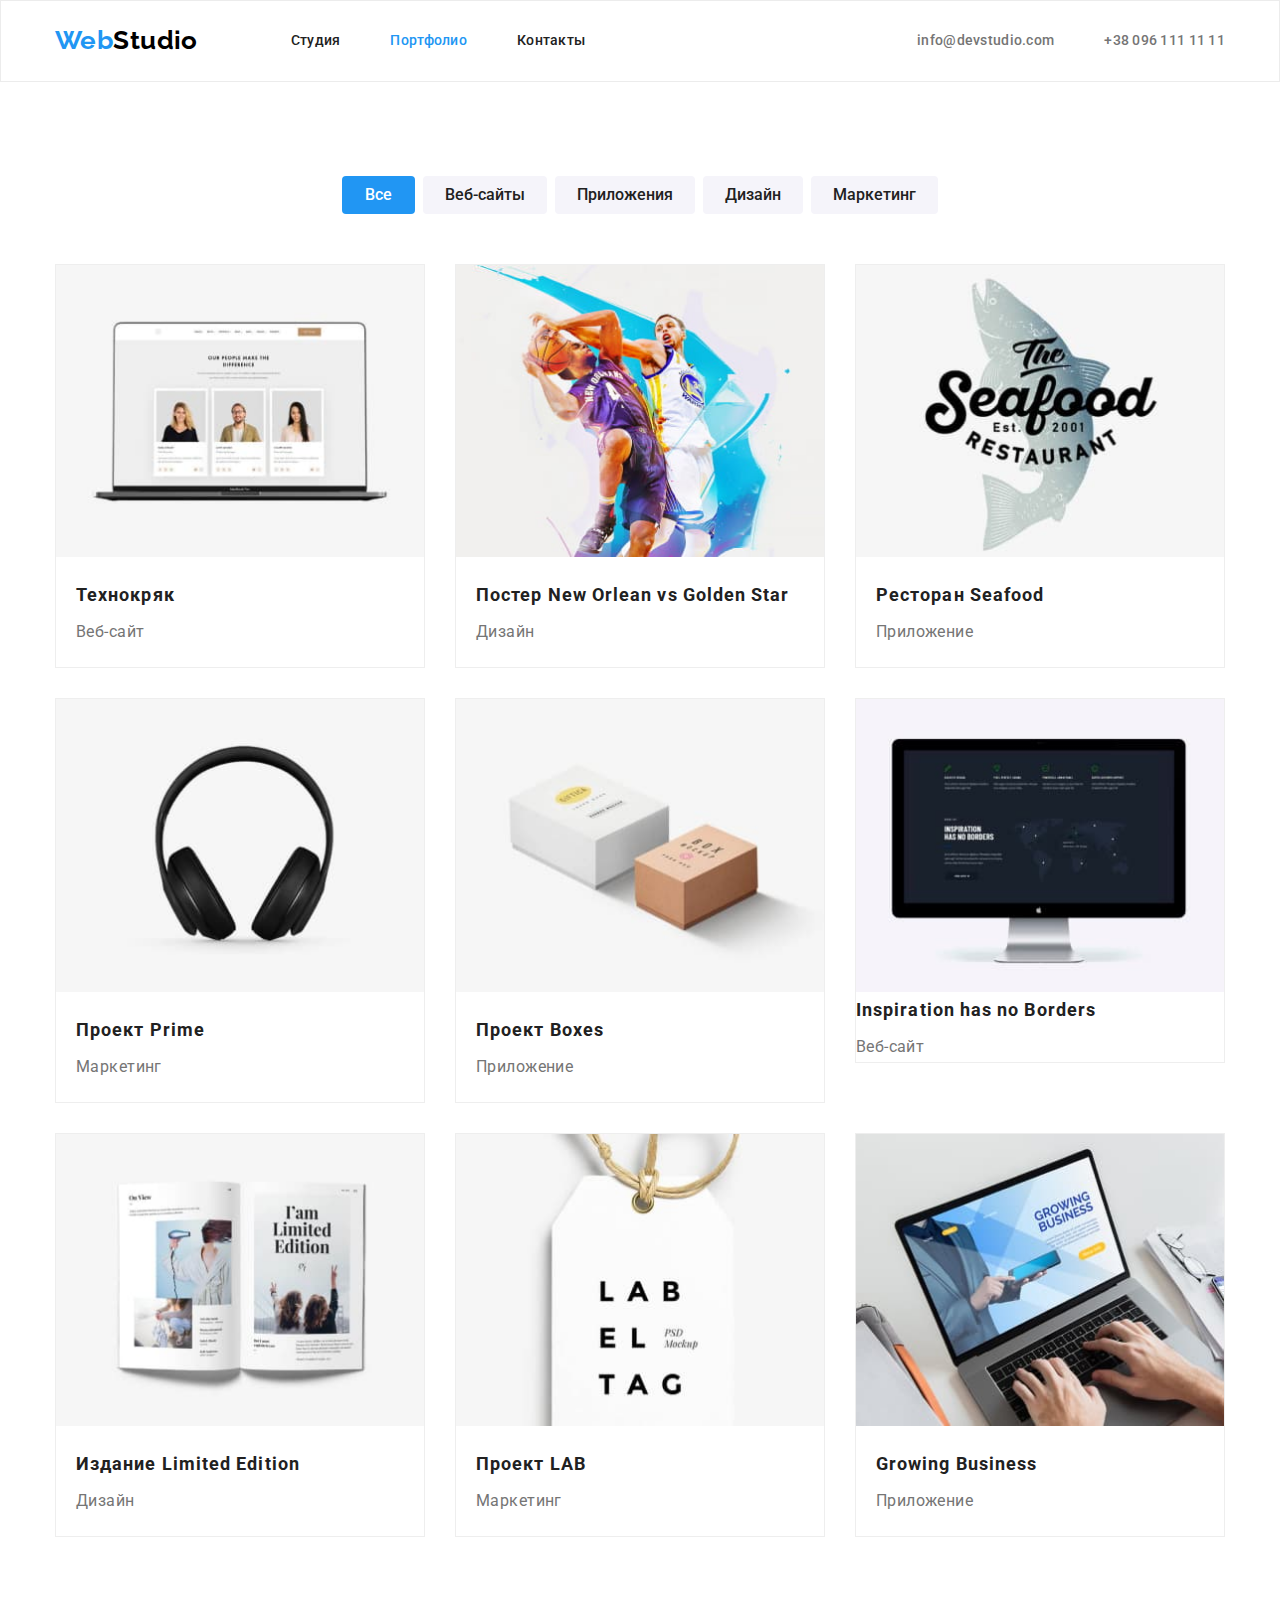
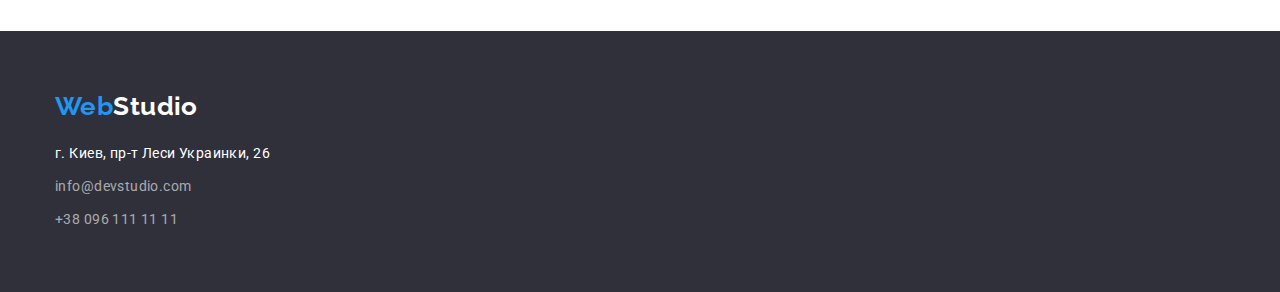
==== portfolio.html @ e7e86d0e "Initial commit" ====
<!DOCTYPE html>
<html lang="ru">
  <head>
    <meta charset="UTF-8" />
    <meta http-equiv="X-UA-Compatible" content="IE=edge" />
    <meta name="viewport" content="width=device-width, initial-scale=1.0" />
    <title>WebStudio</title>

    <link rel="icon" type="image/x-icon" href="./images/favicon.ico" />
    <!--Шрифт  -->
    <link
      href="https://fonts.googleapis.com/css2?family=Raleway:wght@700&family=Roboto:wght@400;500;700;900&display=swap"
      rel="stylesheet"
    />
    <!-- Нормализация -->
    <link
      rel="stylesheet"
      href="https://cdnjs.cloudflare.com/ajax/libs/modern-normalize/1.1.0/modern-normalize.css"
      integrity="sha512-Y0MM+V6ymRKN2zStTqzQ227DWhhp4Mzdo6gnlRnuaNCbc+YN/ZH0sBCLTM4M0oSy9c9VKiCvd4Jk44aCLrNS5Q=="
      crossorigin="anonymous"
      referrerpolicy="no-referrer"
    />
    <link rel="stylesheet" href="./css/styles.css" />

    <!-- Иконка -->
    <link rel="apple-touch-icon" sizes="180x180" href="./images/favicon/apple-touch-icon.png" />
    <link rel="icon" type="image/png" sizes="32x32" href="./images/favicon/favicon-32x32.png" />
    <link rel="icon" type="image/png" sizes="16x16" href="./images/favicon/favicon-16x16.png" />
    <link rel="manifest" href="./images/favicon/site.webmanifest" />
    <meta name="msapplication-TileColor" content="#da532c" />
    <meta name="theme-color" content="#ffffff" />
  </head>
  <body>
    <!--Заголовок -->
    <header class="header">
      <div class="container header-flex">
        <nav class="nav">
          <a class="header-logo logo" href="./index.html"><span class="active">Web</span>Studio</a>
          <ul class="header-nav-list list">
            <li class="header-nav-item">
              <a class="header-nav-link" href="./index.html">Студия</a>
            </li>
            <li class="header-nav-item">
              <a class="header-nav-link active" href="./portfolio.html">Портфолио</a>
            </li>
            <li class="header-nav-item"><a class="header-nav-link" href="">Контакты</a></li>
          </ul>
        </nav>

        <ul class="header-contacts-list list">
          <li class="header-contact-item">
            <a class="header-contact-link" href="mailto:info@devstudio.com">info@devstudio.com</a>
          </li>
          <li class="header-contact-item">
            <a class="header-contact-link" href="tel:+380961111111">+38 096 111 11 11</a>
          </li>
        </ul>
      </div>
    </header>
    <!-- Основная часть -->
    <main>
      <!-- Наши работы -->
      <section class="section projects">
        <div class="container">
          <h1 class="visually-hidden">Наши работы</h1>

          <!-- фильтр -->
          <ul class="projects-filter-list list">
            <li class="projects-filter-item">
              <button class="button button-active" type="button">Все</button>
            </li>
            <li class="projects-filter-item">
              <button class="button" type="button">Веб-сайты</button>
            </li>
            <li class="projects-filter-item">
              <button class="button" type="button">Приложения</button>
            </li>
            <li class="projects-filter-item">
              <button class="button" type="button">Дизайн</button>
            </li>
            <li class="projects-filter-item">
              <button class="button" type="button">Маркетинг</button>
            </li>
          </ul>

          <!-- Карточки проектов -->
          <ul class="projects-list list">
            <li class="projects-item">
              <a href="" class="project-link">
                <div class="card-thumb">
                  <img
                    class="projects-img"
                    src="./images/portfolio/projects/project1.jpg"
                    alt="Ноут с веб-сайтом"
                    width="370"
                    height="294"
                  />
                </div>
                <div class="card-content">
                  <h2 class="project-title">Технокряк</h2>
                  <p class="project-type">Веб-сайт</p>
                </div>
              </a>
            </li>
            <li class="projects-item">
              <a href="" class="project-link">
                <div class="card-thumb">
                  <img
                    class="projects-img"
                    src="./images/portfolio/projects/project2.jpg"
                    alt="Постер"
                    width="370"
                    height="294"
                  />
                </div>
                <div class="card-content">
                  <h2 class="project-title">
                    Постер <span lang="en">New Orlean vs Golden Star</span>
                  </h2>
                  <p class="project-type">Дизайн</p>
                </div>
              </a>
            </li>
            <li class="projects-item">
              <a href="" class="project-link">
                <div class="card-thumb">
                  <img
                    class="projects-img"
                    src="./images/portfolio/projects/project3.jpg"
                    alt="Логотип  приложения для ресторан Seafood"
                    width="370"
                    height="294"
                  />
                </div>
                <div class="card-content">
                  <h2 class="project-title">Ресторан <span lang="en">Seafood</span></h2>
                  <p class="project-type">Приложение</p>
                </div>
              </a>
            </li>
            <li class="projects-item">
              <a href="" class="project-link">
                <div class="card-thumb">
                  <img
                    class="projects-img"
                    src="./images/portfolio/projects/project4.jpg"
                    alt="Наушники"
                    width="370"
                    height="294"
                  />
                </div>
                <div class="card-content">
                  <h2 class="project-title">Проект <span lang="en">Prime</span></h2>
                  <p class="project-type">Маркетинг</p>
                </div>
              </a>
            </li>
            <li class="projects-item">
              <a href="" class="project-link">
                <div class="card-thumb">
                  <img
                    class="projects-img"
                    src="./images/portfolio/projects/project5.jpg"
                    alt="Коробки"
                    width="370"
                    height="294"
                  />
                </div>
                <div class="card-content">
                  <h2 class="project-title">Проект Boxes</h2>
                  <p class="project-type">Приложение</p>
                </div>
              </a>
            </li>
            <li class="projects-item">
              <a href="" class="project-link">
                <div class="card-thumb">
                  <img
                    class="projects-img"
                    src="./images/portfolio/projects/project6.jpg"
                    alt="Экран с веб-сайтом"
                    width="370"
                    height="294"
                  />
                  <h2 class="project-title" lang="en">Inspiration has no Borders</h2>
                  <p class="project-type">Веб-сайт</p>
                </div>
              </a>
            </li>
            <li class="projects-item">
              <a href="" class="project-link">
                <div class="card-thumb">
                  <img
                    class="projects-img"
                    src="./images/portfolio/projects/project7.jpg"
                    alt="Журнал"
                    width="370"
                    height="294"
                  />
                </div>
                <div class="card-content">
                  <h2 class="project-title">Издание <span lang="en">Limited Edition</span></h2>
                  <p class="project-type">Дизайн</p>
                </div>
              </a>
            </li>
            <li class="projects-item">
              <a href="" class="project-link">
                <div class="card-thumb">
                  <img
                    class="projects-img"
                    src="./images/portfolio/projects/project8.jpg"
                    alt="Этикетка проекта"
                    width="370"
                    height="294"
                  />
                </div>
                <div class="card-content">
                  <h2 class="project-title">Проект <span lang="en">LAB</span></h2>
                  <p class="project-type">Маркетинг</p>
                </div>
              </a>
            </li>
            <li class="projects-item">
              <a href="" class="project-link">
                <div class="card-thumb">
                  <img
                    class="projects-img"
                    src="./images/portfolio/projects/project9.jpg"
                    alt="Ноутбуку с проектом"
                    width="370"
                    height="294"
                  />
                </div>
                <div class="card-content">
                  <h2 class="project-title" lang="en">Growing Business</h2>
                  <p class="project-type">Приложение</p>
                </div>
              </a>
            </li>
          </ul>
        </div>
      </section>
    </main>

    <!-- Футер -->
    <footer class="footer">
      <div class="container">
        <a class="footer-logo logo" href="./index.html"><span class="active">Web</span>Studio</a>
        <address>
          <ul class="contacts-list list">
            <li class="footer-contact-item">
              <a
                class="footer-contact-link address"
                href="https://goo.gl/maps/piqngm7oDQpEDh6u6"
                target="_blank"
                rel="noopener nofollow noreferrer"
                >г. Киев, пр-т Леси Украинки, 26</a
              >
            </li>
            <li class="footer-contact-item">
              <a class="footer-contact-link" href="mailto:info@devstudio.com">info@devstudio.com</a>
            </li>
            <li class="footer-contact-item">
              <a class="footer-contact-link" href="tel:+380961111111">+38 096 111 11 11</a>
            </li>
          </ul>
        </address>
      </div>
    </footer>
  </body>
</html>
---- css/styles.css ----
:root {
  --background: #fff;
  --text-color: #757575;
  --active-color: #2196f3;
  --title-color: #212121;
  --text-primary-color: #fff;
  --secondary-color: #f5f4fa;
  --black: #000;
  --hero-color: #2f303a;
  --primary-hover: #188ce8;
  --card-gap: 30px;
}

/* Стили для обнуления */
html {
  box-sizing: border-box;
}
*,
*::after,
*::before {
  box-sizing: inherit;
}
/* Стили для обнуления верхних отступов у элементов */
h1,
h2,
h3,
h4,
h5,
h6,
p {
  margin-top: 0;
}
/* Класс для обнуления базовых свойств у списков (ul) */
ul {
  list-style: none;
  padding-left: 0;
  margin: 0;
}
/* Класс для обнуления базовых свойств у ссылок */
a {
  text-decoration: none;
  color: inherit;
}
/* Свойства для корректного отображения картинок */
img {
  display: block;
  max-width: 100%;
  height: auto;
}
/* Свойства для обнуления курсива у address */
address {
  font-style: normal;
}

body {
  font-family: 'Roboto', sans-serif;
  font-size: 14px;
  letter-spacing: 0.03em;
  color: var(--text-color);
  background-color: var(--background);
}

.container {
  margin: 0 auto;
  padding: 0 15px;
  width: 1200px;
}

.list {
  padding: 0;
  margin: 0;
  list-style: none;
}

/* hidden */
.visually-hidden {
  position: absolute;
  white-space: nowrap;
  width: 1px;
  height: 1px;
  overflow: hidden;
  border: 0;
  padding: 0;
  clip: rect(0 0 0 0);
  clip-path: inset(50%);
  margin: -1px;
}

.section {
  padding-top: 94px;
  padding-bottom: 94px;
}

.section-no-padding {
  padding-top: 0;
  padding-bottom: 94px;
}

/* buttons */
.button {
  min-width: 73px;

  font-weight: 500;
  font-size: 16px;
  line-height: 1.62;
  text-align: center;
  color: var(--title-color);

  background-color: var(--secondary-color);
  border: none;
  cursor: pointer;
  border-radius: 4px;
  padding: 6px 22px;
}

.button-active,
.button:hover,
.button:focus {
  color: var(--text-primary-color);
  background-color: var(--active-color);
  outline: none;
}

/* header */
.header {
  border: 1px solid rgba(236, 236, 236, 1);
}

.header-flex {
  display: flex;
}

.header-logo {
  margin-right: 93px;
}

.logo {
  font-family: 'Raleway', sans-serif;
  color: var(--black);
  font-weight: 700;
  font-size: 26px;
  line-height: 1.2;
}

a {
  outline: none;
}

.logo .active {
  color: var(--active-color);
}

.nav {
  display: flex;
  align-items: center;
  margin-right: auto;
}

.header-nav-list,
.header-contacts-list {
  display: flex;
}

.header-nav-item:not(:last-child) {
  margin-right: 50px;
}

.header-contact-item {
  margin-right: 50px;
}

.header-contact-item:last-child {
  margin-right: 0;
}

.header-nav-link,
.header-contact-link {
  display: block;
  padding-top: 32px;
  padding-bottom: 32px;
  font-weight: 500;
  line-height: 1.14;
  letter-spacing: 0.02em;
  color: var(--title-color);
}

.header-contact-link {
  color: var(--text-color);
}

.header-nav-link.active,
.header-nav-link:focus,
.header-nav-link:hover,
.header-contact-link:focus,
.header-contact-link:hover,
.footer-contact-link:not(.address):hover {
  color: var(--active-color);
}

/* footer */
.footer {
  padding-top: 60px;
  padding-bottom: 60px;
  background-color: var(--hero-color);
}

.footer-logo {
  display: block;
  margin-bottom: 20px;
  color: var(--text-primary-color);
}

.footer-contact-item:not(:last-child) {
  margin-bottom: 9px;
}

.footer-contact-link {
  line-height: 1.71;
  color: rgba(255, 255, 255, 0.6);
}

.footer-contact-link.address {
  color: var(--text-primary-color);
}

/* index.html */
/* hero  */
.hero {
  padding-top: 200px;
  padding-bottom: 200px;

  text-align: center;
  background-color: var(--hero-color);
}

.hero-title {
  max-width: 700px;
  margin-left: auto;
  margin-right: auto;
  margin-bottom: 30px;

  font-weight: 900;
  font-size: 44px;
  line-height: 1.36;
  text-align: center;
  letter-spacing: 0.06em;
  text-transform: uppercase;
  color: var(--text-primary-color);
}

.button.primary {
  padding: 10px 32px;

  font-weight: 700;
  line-height: 1.88;
  text-align: center;
  letter-spacing: 0.06em;
  color: var(--text-primary-color);

  background-color: var(--active-color);
}

.button.primary:hover,
.button.primary:focus {
  background-color: var(--primary-hover);
}

/* advantages */

.advantages-list {
  display: flex;
}

.advantage-item {
  flex-basis: calc((100% - 3 * var(--card-gap)) / 4);
}

.advantage-item:not(:nth-child(4)) {
  margin-right: var(--card-gap);
}

.advantage-subtitle {
  margin-bottom: 10px;

  font-size: 14px;
  line-height: 1.14;
  text-transform: uppercase;
  color: var(--title-color);
}

.advantage-text {
  margin-bottom: 0;

  line-height: 1.71;
  color: var(--text-color);
}

/* responsibilities */

.section-title {
  margin-bottom: 50px;

  font-size: 36px;
  line-height: 1.11;
  text-align: center;
  color: var(--title-color);
}

.responsibilities-list {
  display: flex;
}

.responsibilities-item:not(:last-child) {
  margin-right: var(--card-gap);
}

/* team */
.team {
  background-color: var(--secondary-color);
}

.team-list {
  display: flex;
}

.team-item {
  flex-basis: calc((100% - 3 * var(--card-gap)) / 4);

  background-color: var(--background);
  box-shadow: 0px 1px 3px rgba(0, 0, 0, 0.12), 0px 1px 1px rgba(0, 0, 0, 0.14),
    0px 2px 1px rgba(0, 0, 0, 0.2);
  border-radius: 0px 0px 4px 4px;
}

.team-item:not(:nth-child(4n)) {
  margin-right: var(--card-gap);
}

.team .card-content {
  padding-top: 30px;
  padding-bottom: 30px;

  text-align: center;
}

.team-item .name {
  margin-bottom: 10px;

  font-weight: 500;
  font-size: 16px;
  line-height: 1.19;
  color: var(--title-color);
}

.team-item .post {
  font-size: 16px;
  line-height: 1.19;
}

/* portfolio */

/* projects */
.projects-filter-list {
  display: flex;
  justify-content: center;
  margin-bottom: 50px;
}

.projects-filter-item:not(:last-child) {
  margin-right: 8px;
}

.projects-list {
  display: flex;
  flex-wrap: wrap;
}

.projects-item {
  flex-basis: calc((100% - var(--card-gap) * 2) / 3);
  margin-right: var(--card-gap);
  margin-top: var(--card-gap);
}

.projects-item:nth-child(-n + 3) {
  margin-top: 0;
}

.projects-item:nth-child(3n) {
  margin-right: 0;
}

.project-link {
  display: block;
  border: 1px solid #eeeeee;
}

.projects .card-content {
  padding-top: 20px;
  padding-bottom: 20px;
  padding-left: 20px;
}

.project-title {
  margin-bottom: 4px;
  font-size: 18px;
  line-height: 2;
  letter-spacing: 0.06em;
  color: var(--title-color);
}

.project-type {
  margin-top: 0;
  margin-bottom: 0;
  font-size: 16px;
  line-height: 1.88;
  color: var(--text-color);
}
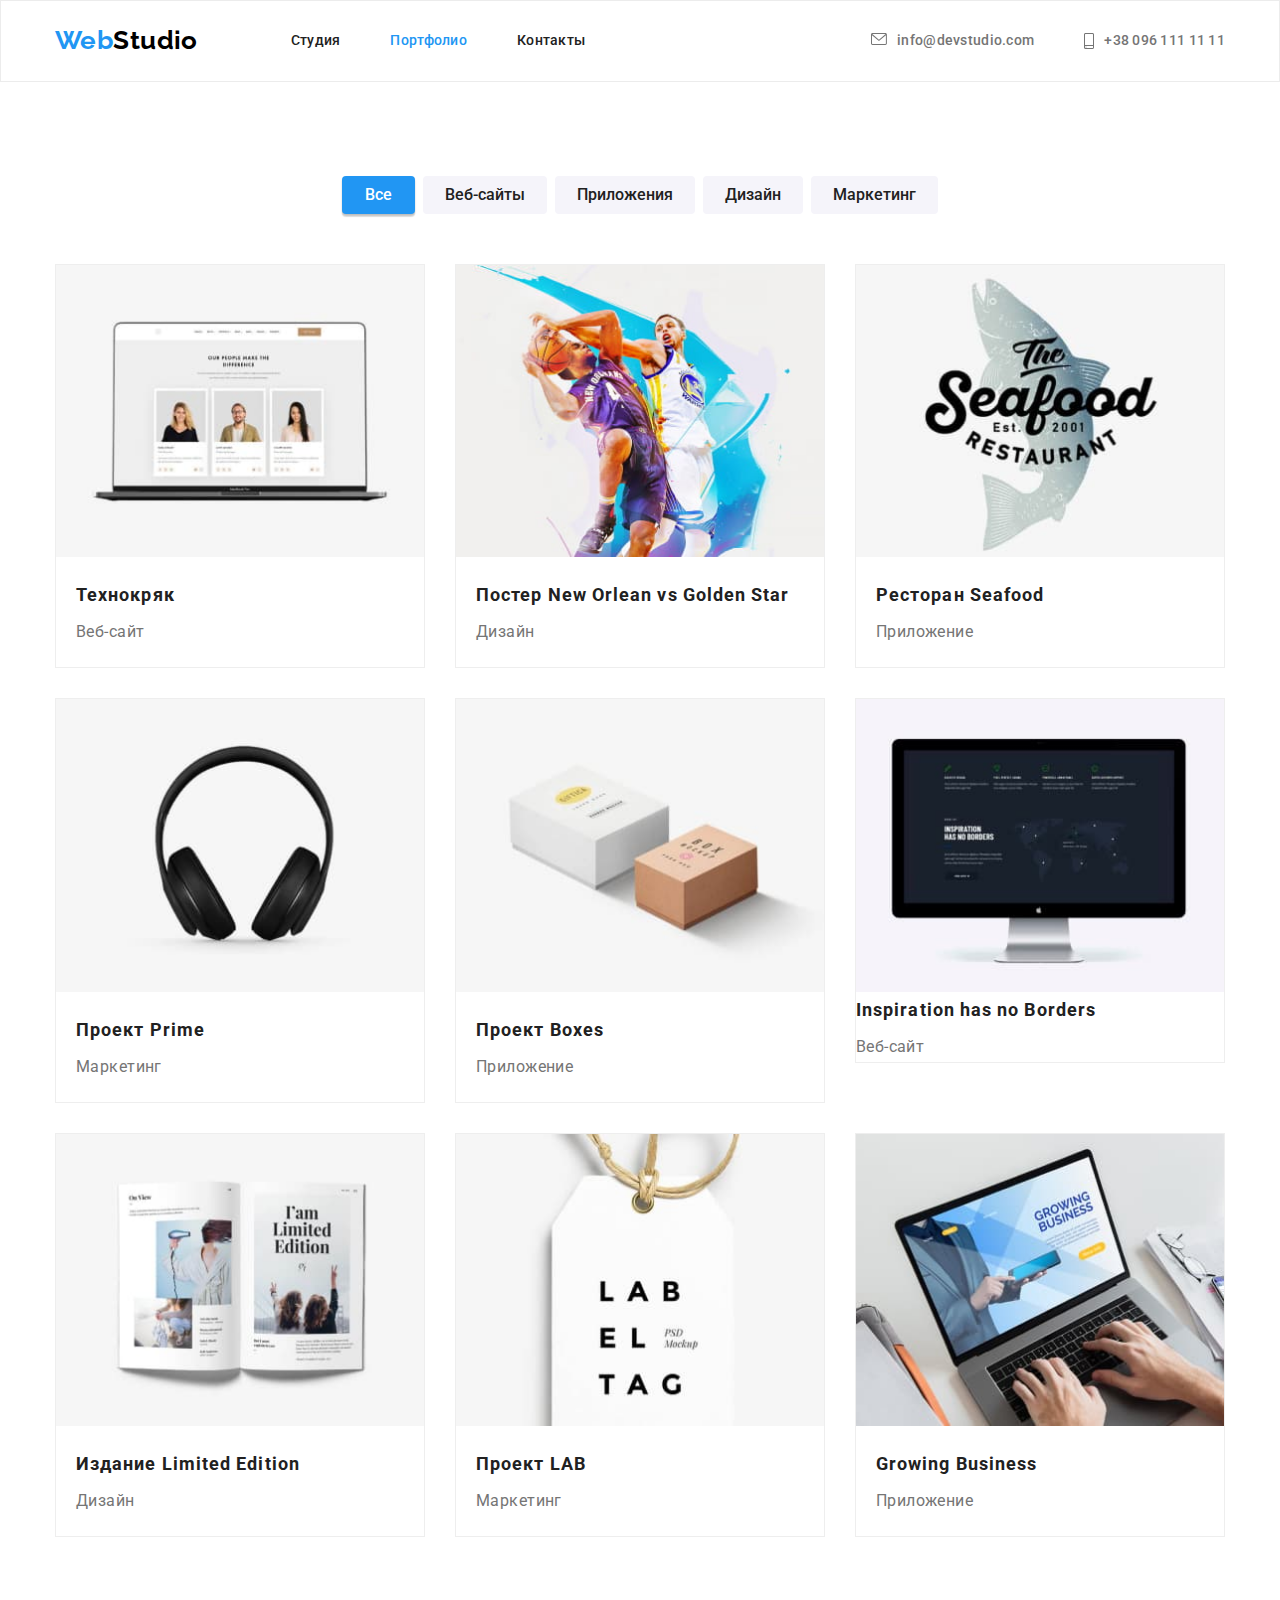
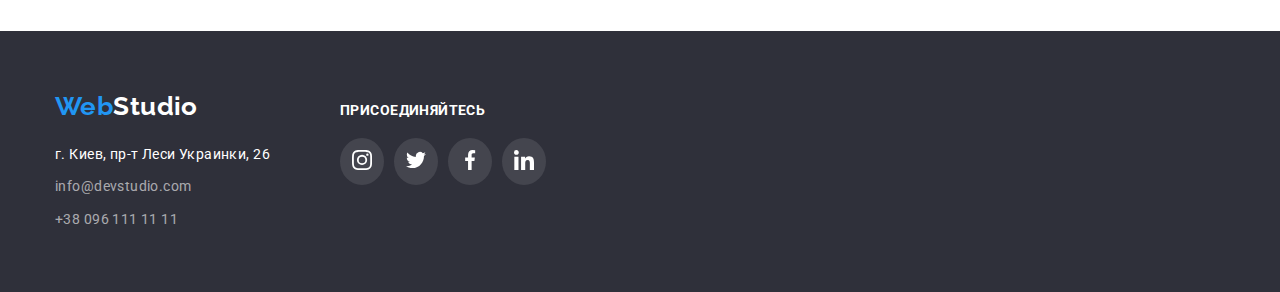
==== commit 79e305f7: "add decorative elemets" ====
--- a/portfolio.html
+++ b/portfolio.html
@@ -49,10 +49,20 @@
 
         <ul class="header-contacts-list list">
           <li class="header-contact-item">
-            <a class="header-contact-link" href="mailto:info@devstudio.com">info@devstudio.com</a>
+            <a class="header-contact-link" href="mailto:info@devstudio.com">
+              <svg class="header-icon link-svg" width="16" height="12">
+                <use href="./images/icons.svg#icon-envelope"></use>
+              </svg>
+              info@devstudio.com</a
+            >
           </li>
           <li class="header-contact-item">
-            <a class="header-contact-link" href="tel:+380961111111">+38 096 111 11 11</a>
+            <a class="header-contact-link" href="tel:+380961111111"
+              ><svg class="header-icon link-svg" width="10" height="16">
+                <use href="./images/icons.svg#icon-smartphone"></use>
+              </svg>
+              +38 096 111 11 11</a
+            >
           </li>
         </ul>
       </div>
@@ -245,27 +255,64 @@
 
     <!-- Футер -->
     <footer class="footer">
-      <div class="container">
-        <a class="footer-logo logo" href="./index.html"><span class="active">Web</span>Studio</a>
-        <address>
-          <ul class="contacts-list list">
-            <li class="footer-contact-item">
-              <a
-                class="footer-contact-link address"
-                href="https://goo.gl/maps/piqngm7oDQpEDh6u6"
-                target="_blank"
-                rel="noopener nofollow noreferrer"
-                >г. Киев, пр-т Леси Украинки, 26</a
-              >
-            </li>
-            <li class="footer-contact-item">
-              <a class="footer-contact-link" href="mailto:info@devstudio.com">info@devstudio.com</a>
-            </li>
-            <li class="footer-contact-item">
-              <a class="footer-contact-link" href="tel:+380961111111">+38 096 111 11 11</a>
+      <div class="container footer-container">
+        <div class="footer-contacts">
+          <a class="footer-logo logo" href="./index.html"><span class="active">Web</span>Studio</a>
+          <address>
+            <ul class="contacts-list list">
+              <li class="footer-contact-item">
+                <a
+                  class="footer-contact-link address"
+                  href="https://goo.gl/maps/piqngm7oDQpEDh6u6"
+                  target="_blank"
+                  rel="noopener nofollow noreferrer"
+                  >г. Киев, пр-т Леси Украинки, 26</a
+                >
+              </li>
+              <li class="footer-contact-item">
+                <a class="footer-contact-link" href="mailto:info@devstudio.com"
+                  >info@devstudio.com</a
+                >
+              </li>
+              <li class="footer-contact-item">
+                <a class="footer-contact-link" href="tel:+380961111111">+38 096 111 11 11</a>
+              </li>
+            </ul>
+          </address>
+        </div>
+        <div class="footer-socials">
+          <h2 class="footer-title">присоединяйтесь</h2>
+          <ul class="fooer-socials-list socials-list">
+            <li class="footer-socials-item socials-item">
+              <a href="" class="footer-socials-link socials-link">
+                <svg class="link-svg" width="20" height="20">
+                  <use href="./images/icons.svg#icon-instagram"></use>
+                </svg>
+              </a>
+            </li>
+            <li class="footer-socials-item socials-item">
+              <a href="" class="footer-socials-link socials-link">
+                <svg class="link-svg" width="20" height="20">
+                  <use href="./images/icons.svg#icon-twitter"></use>
+                </svg>
+              </a>
+            </li>
+            <li class="footer-socials-item socials-item">
+              <a href="" class="footer-socials-link socials-link">
+                <svg class="link-svg" width="20" height="20">
+                  <use href="./images/icons.svg#icon-facebook"></use>
+                </svg>
+              </a>
+            </li>
+            <li class="footer-socials-item socials-item">
+              <a href="" class="footer-socials-link socials-link">
+                <svg class="link-svg" width="20" height="20">
+                  <use href="./images/icons.svg#icon-linkedin"></use>
+                </svg>
+              </a>
             </li>
           </ul>
-        </address>
+        </div>
       </div>
     </footer>
   </body>
--- a/css/styles.css
+++ b/css/styles.css
@@ -9,6 +9,7 @@
   --hero-color: #2f303a;
   --primary-hover: #188ce8;
   --card-gap: 30px;
+  --icon-color: #afb1b8;
 }
 
 /* Стили для обнуления */
@@ -60,6 +61,7 @@
   background-color: var(--background);
 }
 
+/* Components */
 .container {
   margin: 0 auto;
   padding: 0 15px;
@@ -119,6 +121,42 @@
   color: var(--text-primary-color);
   background-color: var(--active-color);
   outline: none;
+  box-shadow: 0px 3px 1px rgba(0, 0, 0, 0.1), 0px 1px 2px rgba(0, 0, 0, 0.08),
+    0px 2px 2px rgba(0, 0, 0, 0.12);
+  border-radius: 4px;
+}
+
+/* social-links */
+.link-svg {
+  fill: currentColor;
+}
+
+.socials-list {
+  display: flex;
+}
+
+.socials-item:not(:last-child) {
+  margin-right: 10px;
+}
+
+.socials-link {
+  display: block;
+  padding: 12px;
+
+  color: var(--icon-color);
+  background-color: var(--secondary-color);
+  border-radius: 50%;
+  cursor: pointer;
+}
+
+.socials-link:hover,
+.socials-link:focus {
+  background-color: var(--active-color);
+  color: var(--background);
+}
+
+.socials-img {
+  fill: currentColor;
 }
 
 /* header */
@@ -186,6 +224,13 @@
 
 .header-contact-link {
   color: var(--text-color);
+  display: flex;
+  align-items: top;
+}
+
+.header-icon {
+  display: block;
+  margin-right: 10px;
 }
 
 .header-nav-link.active,
@@ -204,6 +249,15 @@
   background-color: var(--hero-color);
 }
 
+.footer-container {
+  display: flex;
+  align-items: baseline;
+}
+
+.footer-contacts {
+  margin-right: 70px;
+}
+
 .footer-logo {
   display: block;
   margin-bottom: 20px;
@@ -223,14 +277,41 @@
   color: var(--text-primary-color);
 }
 
+/* footer-socials */
+.footer-socials-link {
+  color: var(--background);
+  background-color: rgba(255, 255, 255, 0.1);
+}
+
+.footer-title {
+  margin-bottom: 20px;
+
+  font-size: 14px;
+  line-height: 16px;
+  text-transform: uppercase;
+  color: var(--background);
+}
+
 /* index.html */
 /* hero  */
 .hero {
+  padding-top: 0;
+  padding-bottom: 0;
+  text-align: center;
+  background-color: var(--hero-color);
+}
+
+.overlay {
   padding-top: 200px;
   padding-bottom: 200px;
 
-  text-align: center;
+  max-width: 1600px;
   background-color: var(--hero-color);
+  background-image: linear-gradient(to right, rgba(47, 48, 58, 0.4), rgba(47, 48, 58, 0.4)),
+    url('../images/index/hero/background.jpg');
+  background-repeat: no-repeat;
+  background-size: cover;
+  background-position: center;
 }
 
 .hero-title {
@@ -279,6 +360,17 @@
   margin-right: var(--card-gap);
 }
 
+/*advanteges iconc icons */
+
+.advantage-item-icon {
+  display: block;
+  padding: 25px 100px;
+  margin-bottom: 30px;
+
+  background: var(--secondary-color);
+  border-radius: 4px;
+}
+
 .advantage-subtitle {
   margin-bottom: 10px;
 
@@ -339,6 +431,8 @@
 .team .card-content {
   padding-top: 30px;
   padding-bottom: 30px;
+  padding-left: 32px;
+  padding-right: 32px;
 
   text-align: center;
 }
@@ -353,8 +447,38 @@
 }
 
 .team-item .post {
+  margin-bottom: 16px;
+
   font-size: 16px;
   line-height: 1.19;
+}
+
+/* regular customers */
+.regular-costomers-list {
+  display: flex;
+}
+
+.regular-costomers-item:not(:last-child) {
+  margin-right: 30px;
+}
+
+.regular-costomers-link {
+  display: flex;
+  justify-content: center;
+  align-items: center;
+  padding: 20px 38px;
+  min-width: 170px;
+  min-height: 92px;
+
+  color: var(--icon-color);
+  border: 1px solid var(--icon-color);
+  border-radius: 4px;
+}
+
+.regular-costomers-link:focus,
+.regular-costomers-link:hover {
+  color: var(--active-color);
+  border-color: var(--active-color);
 }
 
 /* portfolio */
@@ -392,6 +516,12 @@
 .project-link {
   display: block;
   border: 1px solid #eeeeee;
+}
+
+.project-link:hover,
+.project-link:focus {
+  box-shadow: 0px 1px 1px rgba(0, 0, 0, 0.12), 0px 4px 4px rgba(0, 0, 0, 0.06),
+    1px 4px 6px rgba(0, 0, 0, 0.16);
 }
 
 .projects .card-content {
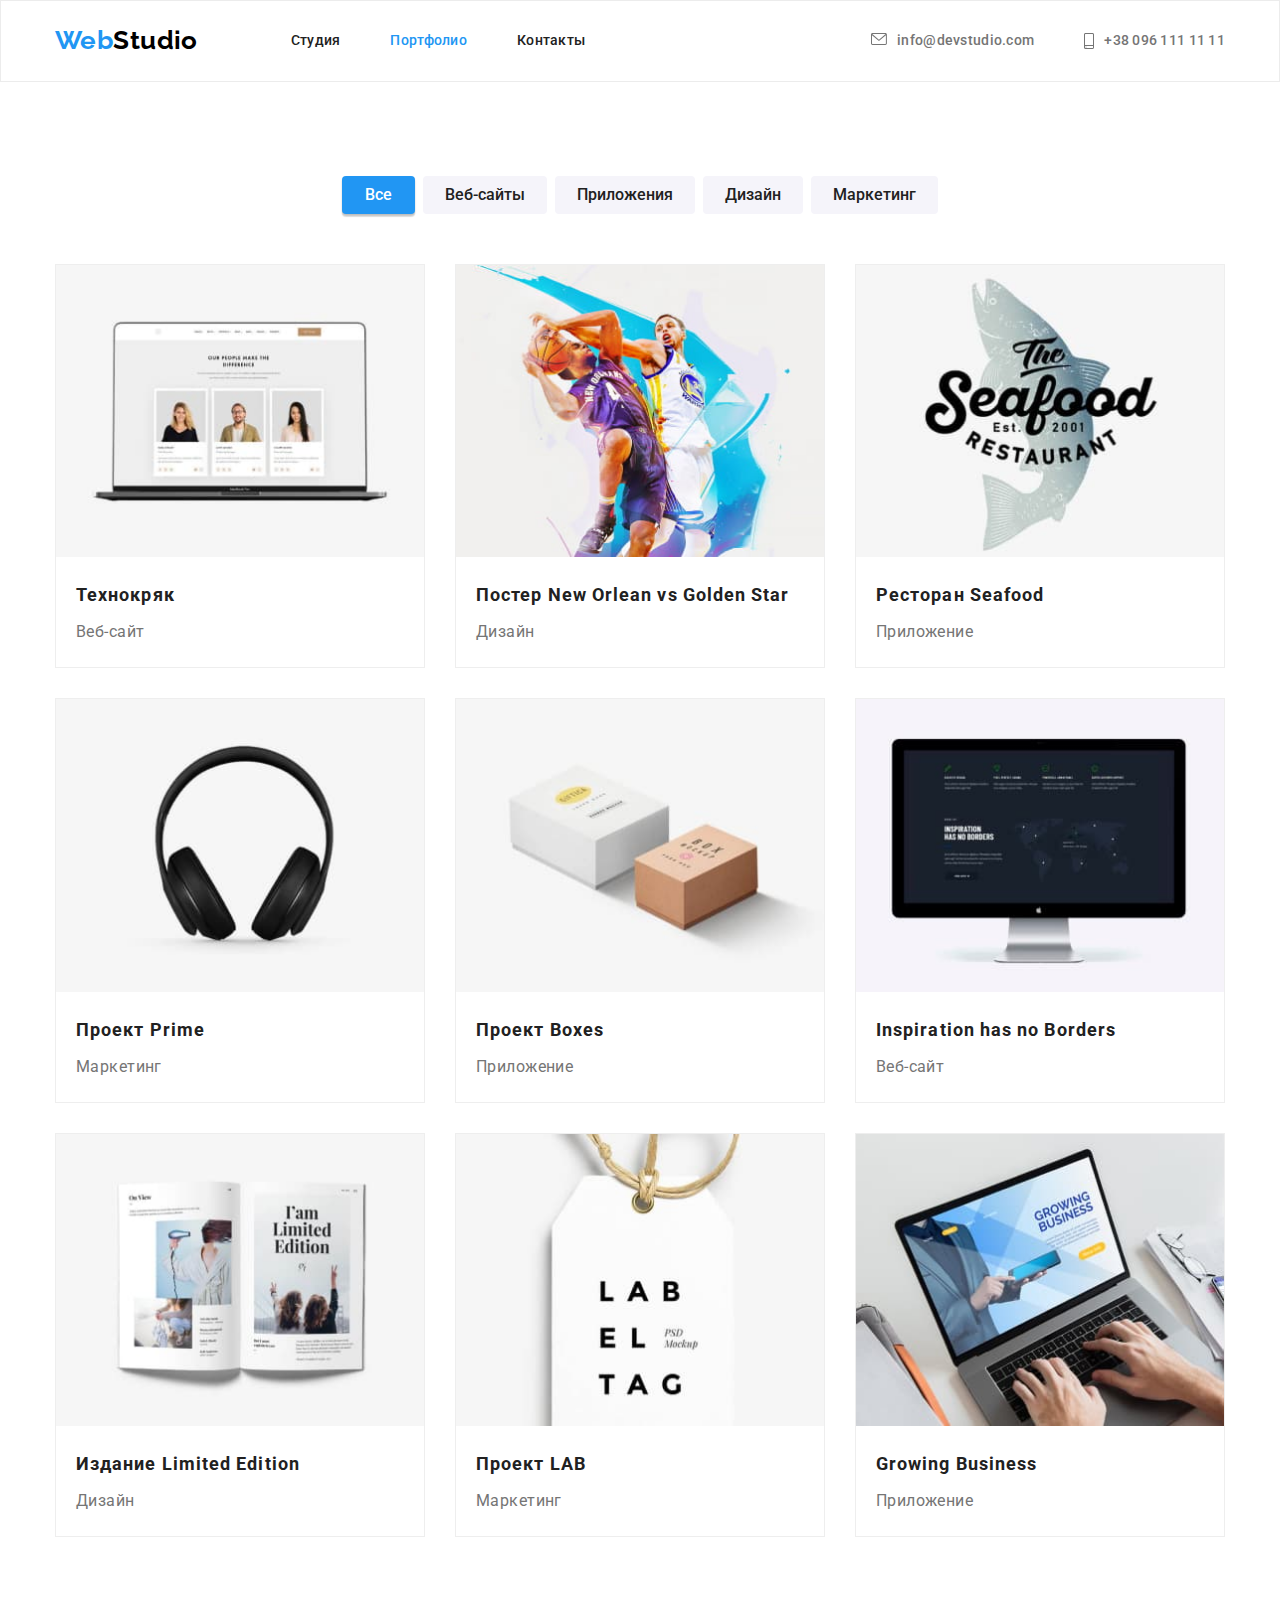
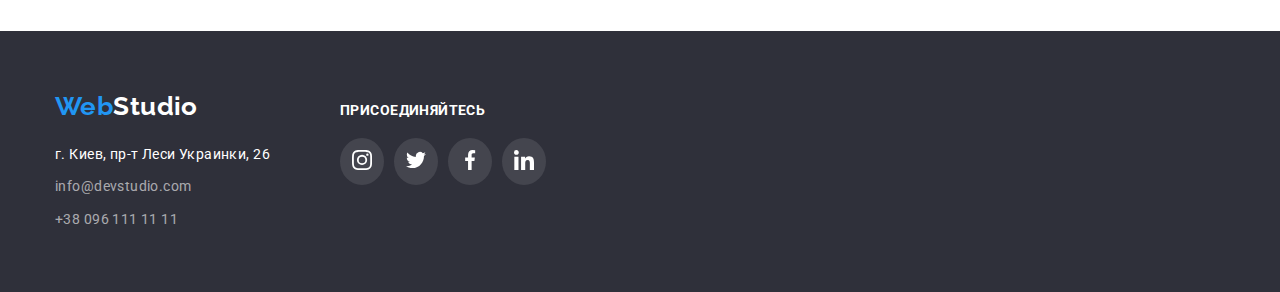
==== commit 21c97f39: "correct header, team link" ====
--- a/portfolio.html
+++ b/portfolio.html
@@ -192,6 +192,8 @@
                     width="370"
                     height="294"
                   />
+                </div>
+                <div class="card-content">
                   <h2 class="project-title" lang="en">Inspiration has no Borders</h2>
                   <p class="project-type">Веб-сайт</p>
                 </div>
--- a/css/styles.css
+++ b/css/styles.css
@@ -238,7 +238,8 @@
 .header-nav-link:hover,
 .header-contact-link:focus,
 .header-contact-link:hover,
-.footer-contact-link:not(.address):hover {
+.footer-contact-link:not(.address):hover,
+.footer-contact-link:not(.address):focus {
   color: var(--active-color);
 }
 
@@ -304,8 +305,8 @@
 .overlay {
   padding-top: 200px;
   padding-bottom: 200px;
-
   max-width: 1600px;
+  margin: 0 auto;
   background-color: var(--hero-color);
   background-image: linear-gradient(to right, rgba(47, 48, 58, 0.4), rgba(47, 48, 58, 0.4)),
     url('../images/index/hero/background.jpg');
@@ -364,6 +365,7 @@
 
 .advantage-item-icon {
   display: block;
+  box-sizing: content-box;
   padding: 25px 100px;
   margin-bottom: 30px;
 
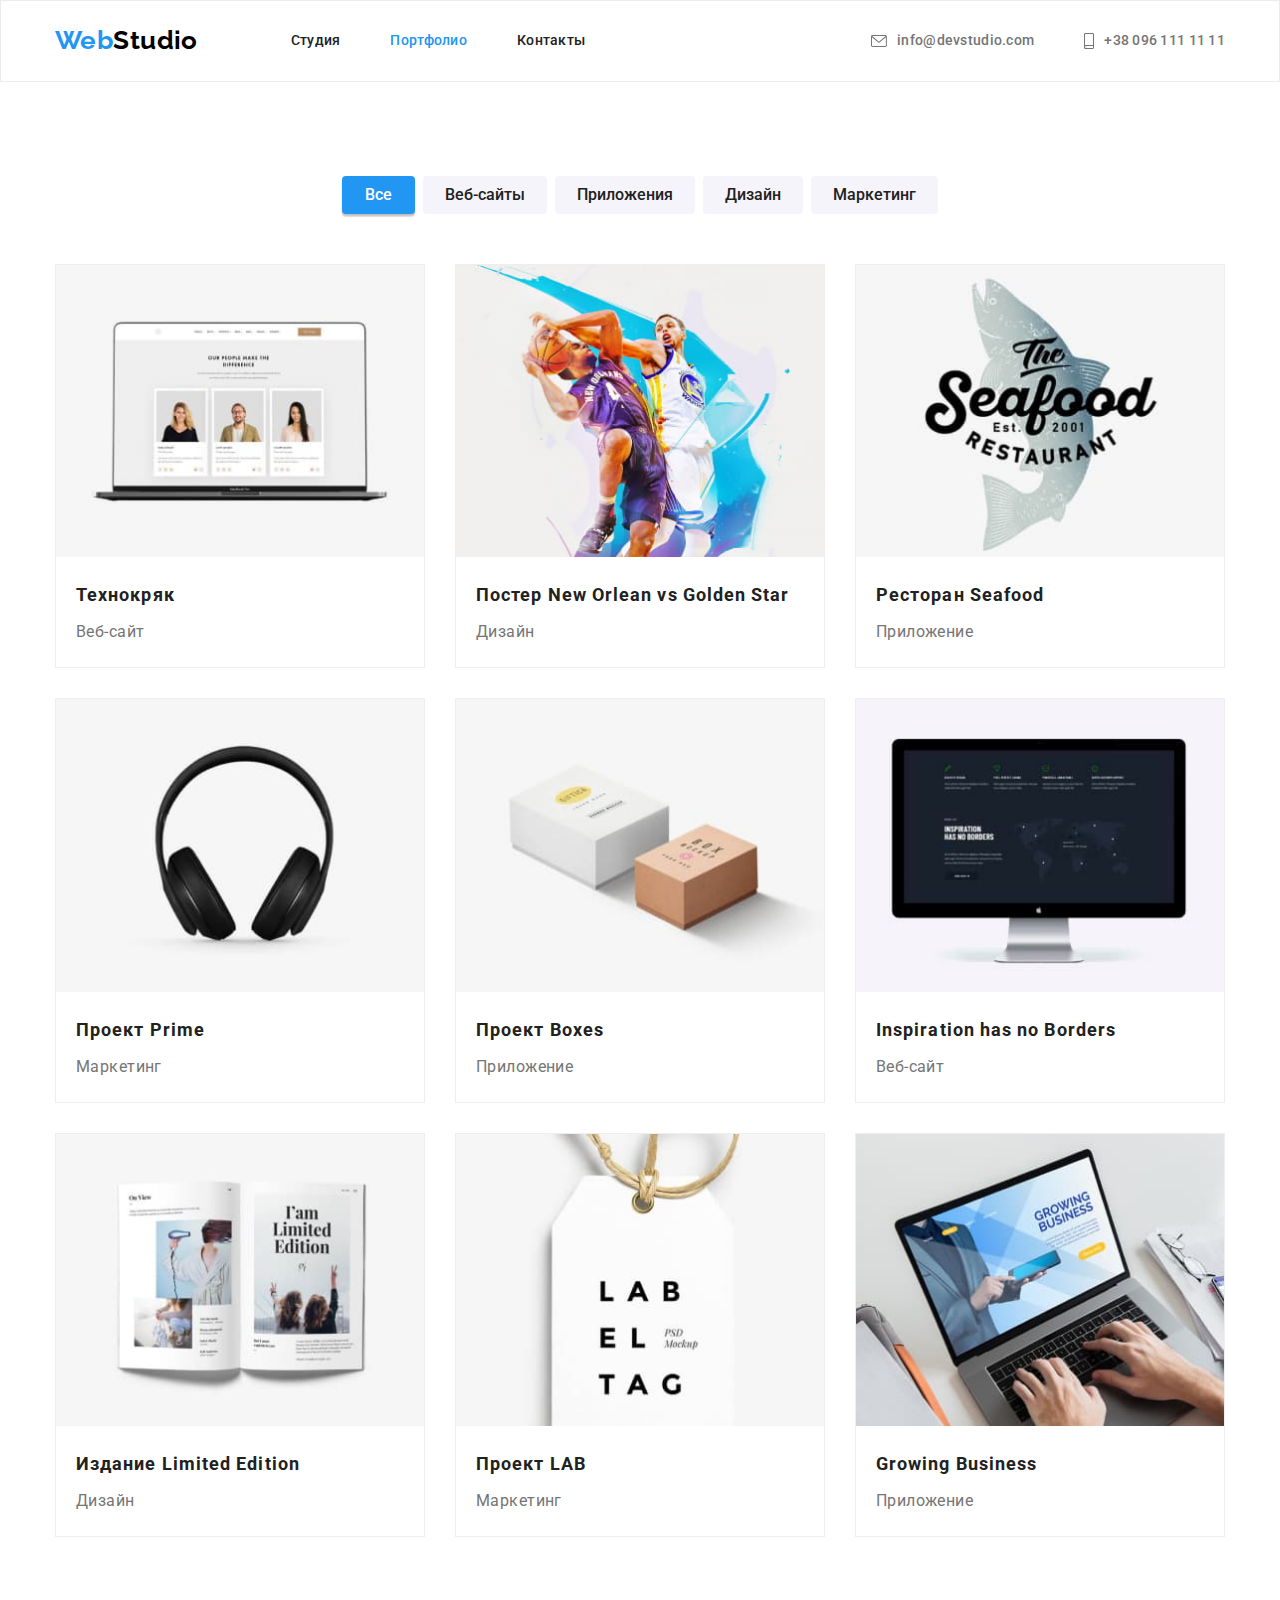
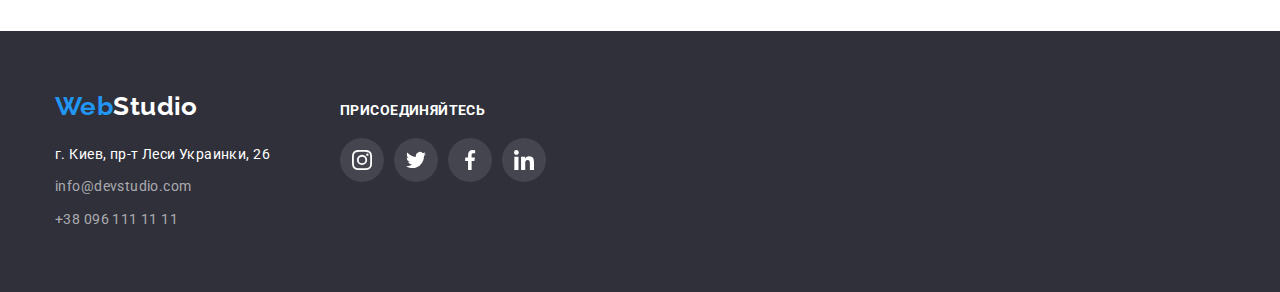
==== commit 3f3c13ec: "correct icons box-model" ====
--- a/css/styles.css
+++ b/css/styles.css
@@ -140,12 +140,14 @@
 }
 
 .socials-link {
-  display: block;
-  padding: 12px;
+  display: flex;
+  width: 44px;
+  height: 44px;
+  justify-content: center;
+  align-items: center;
 
   color: var(--icon-color);
-  background-color: var(--secondary-color);
-  border-radius: 50%;
+  border-radius: 44px;
   cursor: pointer;
 }
 
@@ -225,7 +227,7 @@
 .header-contact-link {
   color: var(--text-color);
   display: flex;
-  align-items: top;
+  align-items: center;
 }
 
 .header-icon {
@@ -364,9 +366,10 @@
 /*advanteges iconc icons */
 
 .advantage-item-icon {
-  display: block;
-  box-sizing: content-box;
-  padding: 25px 100px;
+  display: flex;
+  justify-content: center;
+  align-items: center;
+  height: 120px;
   margin-bottom: 30px;
 
   background: var(--secondary-color);
@@ -468,7 +471,6 @@
   display: flex;
   justify-content: center;
   align-items: center;
-  padding: 20px 38px;
   min-width: 170px;
   min-height: 92px;
 
